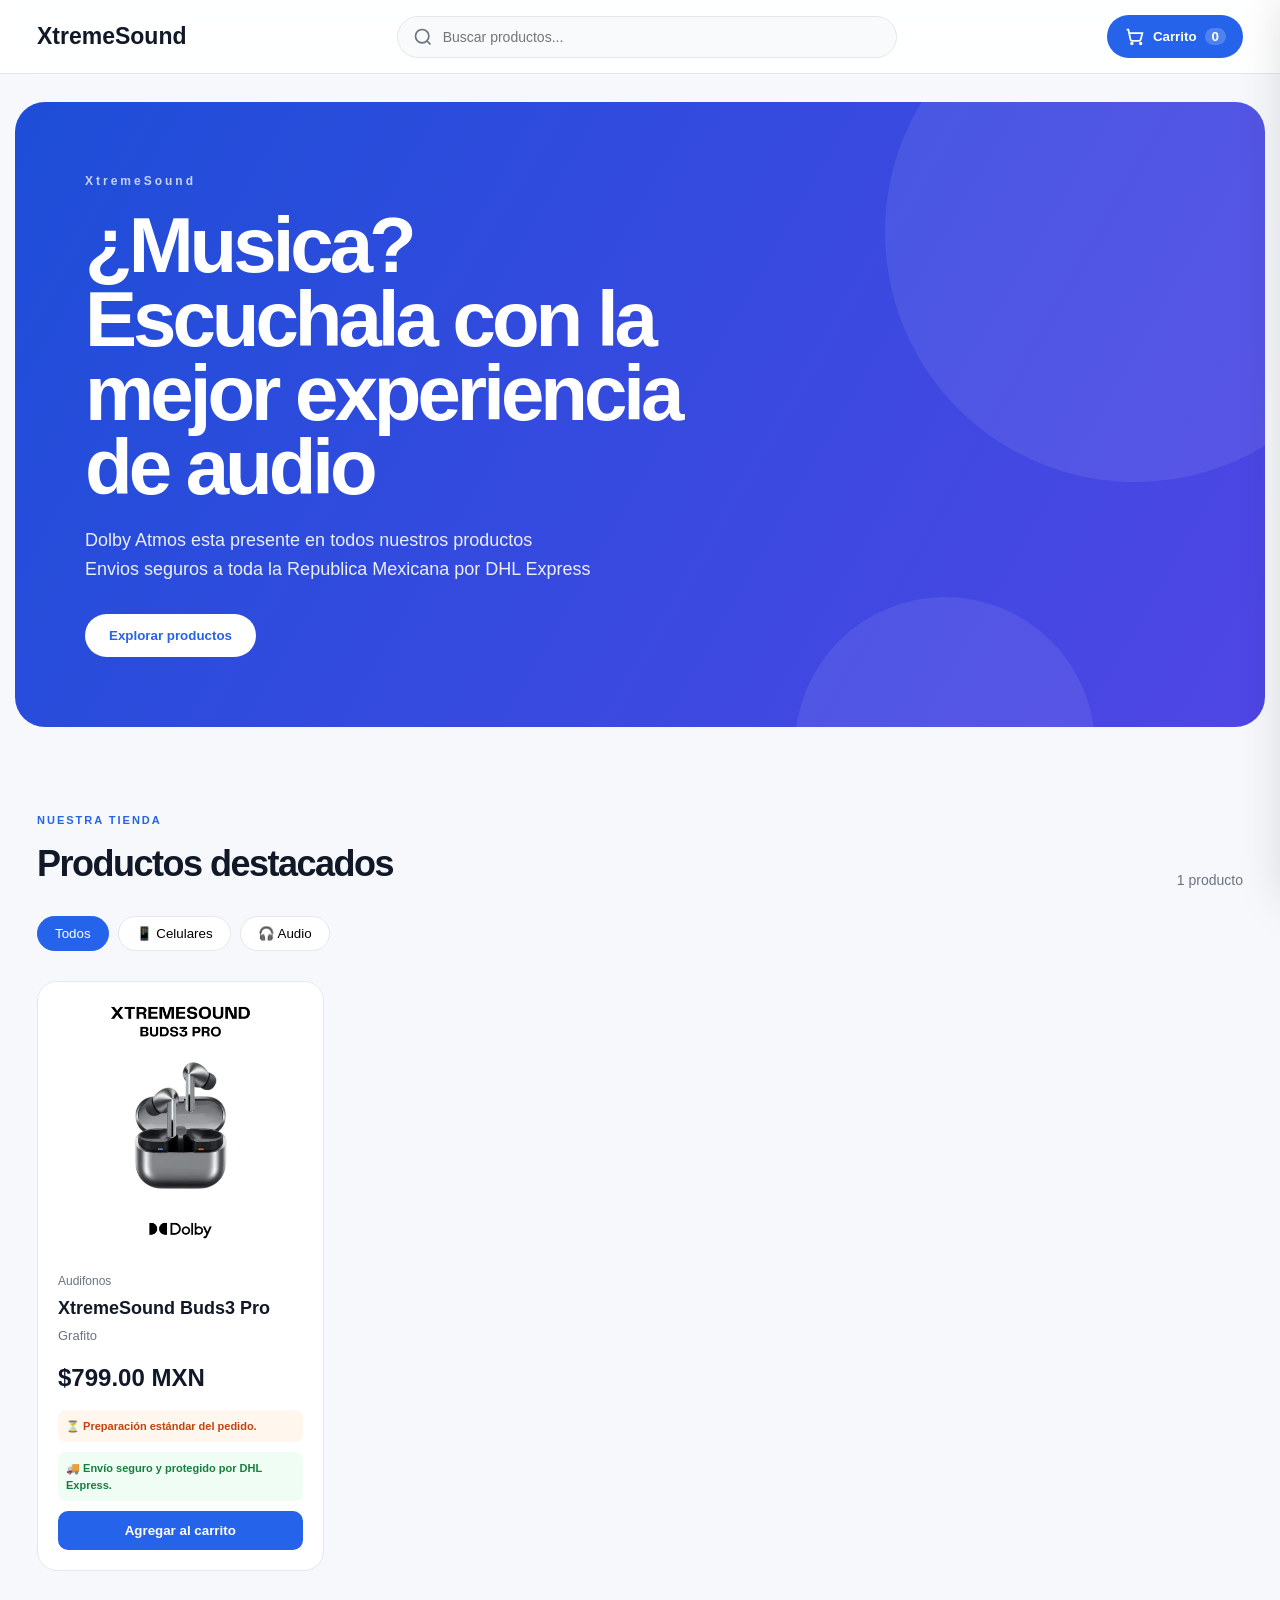
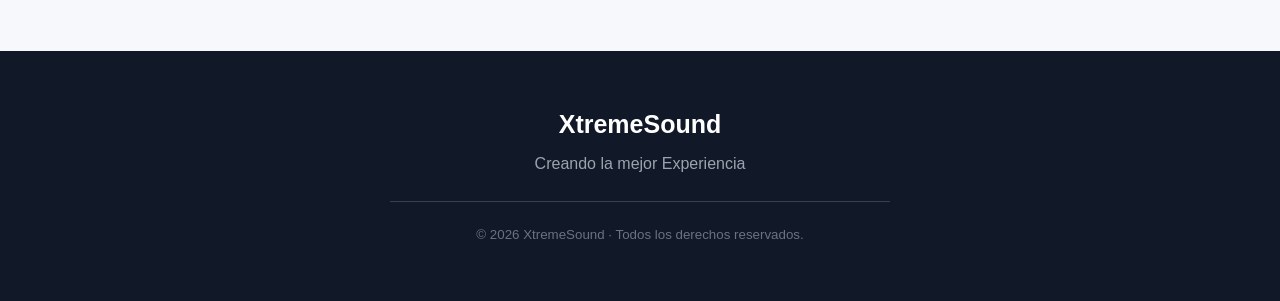
==== XtremeSound/index.html @ 16d76236 "Create index.html" ====
<!DOCTYPE html>
<html lang="es">

<head>

  <meta charset="UTF-8">

  <meta
    name="viewport"
    content="width=device-width, initial-scale=1.0"
  >

  <meta
    name="description"
    content="ChrisWorld™ - Creando Oportunidades"
  >

  <title>XtremeSound</title>

  <link rel="stylesheet" href="https://chrisworldtm.github.io/XtremeSound/styles.css">

</head>


<body>


  <!-- =========================
       HEADER
  ========================== -->

  <header class="header">

    <nav class="navbar">

      <a href="#" class="logo">
        XtremeSound
      </a>


      <div class="search-box">

        <svg
          width="20"
          height="20"
          viewBox="0 0 24 24"
          fill="none"
          stroke="currentColor"
          stroke-width="2"
        >
          <circle cx="11" cy="11" r="8"></circle>
          <path d="m21 21-4.3-4.3"></path>
        </svg>

        <input
          type="search"
          id="search"
          placeholder="Buscar productos..."
          autocomplete="off"
        >

      </div>


      <button
        class="cart-button"
        id="open-cart"
        aria-label="Abrir carrito"
      >

        <svg
          width="21"
          height="21"
          viewBox="0 0 24 24"
          fill="none"
          stroke="currentColor"
          stroke-width="2"
        >
          <circle cx="9" cy="20" r="1"></circle>
          <circle cx="19" cy="20" r="1"></circle>
          <path d="M3 4h2l2.4 11.4a2 2 0 0 0 2 1.6h7.7a2 2 0 0 0 2-1.6L21 8H6"></path>
        </svg>

        <span>Carrito</span>

        <b id="cart-count">0</b>

      </button>

    </nav>

  </header>



  <!-- =========================
       HERO
  ========================== -->

  <section class="hero">

    <div class="hero-content">

      <div class="hero-badge">
        XtremeSound
      </div>


      <h1>
        ¿Musica?<br>
        Escuchala con la mejor experiencia de audio
      </h1>


      <p>
        Dolby Atmos esta presente en todos nuestros productos<br>
        Envios seguros a toda la Republica Mexicana por DHL Express
      </p>


      <button
        class="hero-button"
        id="view-products"
      >
        Explorar productos
      </button>

    </div>


    <div class="hero-decoration">

      <div class="hero-circle circle-one"></div>
      <div class="hero-circle circle-two"></div>

    </div>

  </section>



  <!-- =========================
       PRODUCTOS
  ========================== -->

  <main
    class="store"
    id="products-section"
  >

    <div class="store-heading">

      <div>

        <span class="eyebrow">
          NUESTRA TIENDA
        </span>

        <h2>
          Productos destacados
        </h2>

      </div>

      <span
        class="product-counter"
        id="product-counter"
      >
        0 productos
      </span>

    </div>



    <!-- CATEGORÍAS -->

    <div class="categories">

      <button
        class="category active"
        data-category="Todos"
      >
        Todos
      </button>

      <button
        class="category"
        data-category="Celulares"
      >
        📱 Celulares
      </button>

      <button
        class="category"
        data-category="Audio"
      >
        🎧 Audio
      </button>

    </div>



    <!-- PRODUCTOS -->

    <div
      class="products-grid"
      id="product-list"
    >

      <div class="loading">

        <div class="spinner"></div>

        <p>
          Cargando productos...
        </p>

      </div>

    </div>

  </main>



  <!-- =========================
       CARRITO
  ========================== -->

  <div
    class="overlay"
    id="cart-overlay"
  ></div>


  <aside
    class="cart"
    id="cart"
  >

    <div class="cart-header">

      <div>

        <span class="eyebrow">
          TU PEDIDO
        </span>

        <h2>
          Carrito
        </h2>

      </div>


      <button
        class="close-cart"
        id="close-cart"
        aria-label="Cerrar carrito"
      >
        ×
      </button>

    </div>



    <div
      class="cart-items"
      id="cart-items"
    ></div>



    <div class="cart-footer">

      <div class="shipping-info">

        <span>🚚</span>

        <div>

          <strong>
            Envío seguro
          </strong>

          <small>
            Protegido por FedEx
          </small>

        </div>

      </div>


      <div class="total-row">

        <span>
          Total
        </span>

        <strong>
          $<span id="cart-total">0.00</span> MXN
        </strong>

      </div>


      <button
        class="checkout-button"
        id="checkout"
      >

        <span>Comprar por WhatsApp</span>

        <svg
          width="19"
          height="19"
          viewBox="0 0 24 24"
          fill="none"
          stroke="currentColor"
          stroke-width="2"
        >
          <path d="M5 12h14"></path>
          <path d="m13 6 6 6-6 6"></path>
        </svg>

      </button>

    </div>

  </aside>



  <!-- =========================
       FOOTER
  ========================== -->

  <footer>

    <div class="footer-inner">

      <div class="footer-brand">
        XtremeSound
      </div>

      <p>
        Creando la mejor Experiencia
      </p>

      <div class="footer-line"></div>

      <small>
        © 2026 XtremeSound · Todos los derechos reservados.
      </small>

    </div>

  </footer>



  <script src="https://chrisworldtm.github.io/XtremeSound/script.js"></script>

</body>

</html>
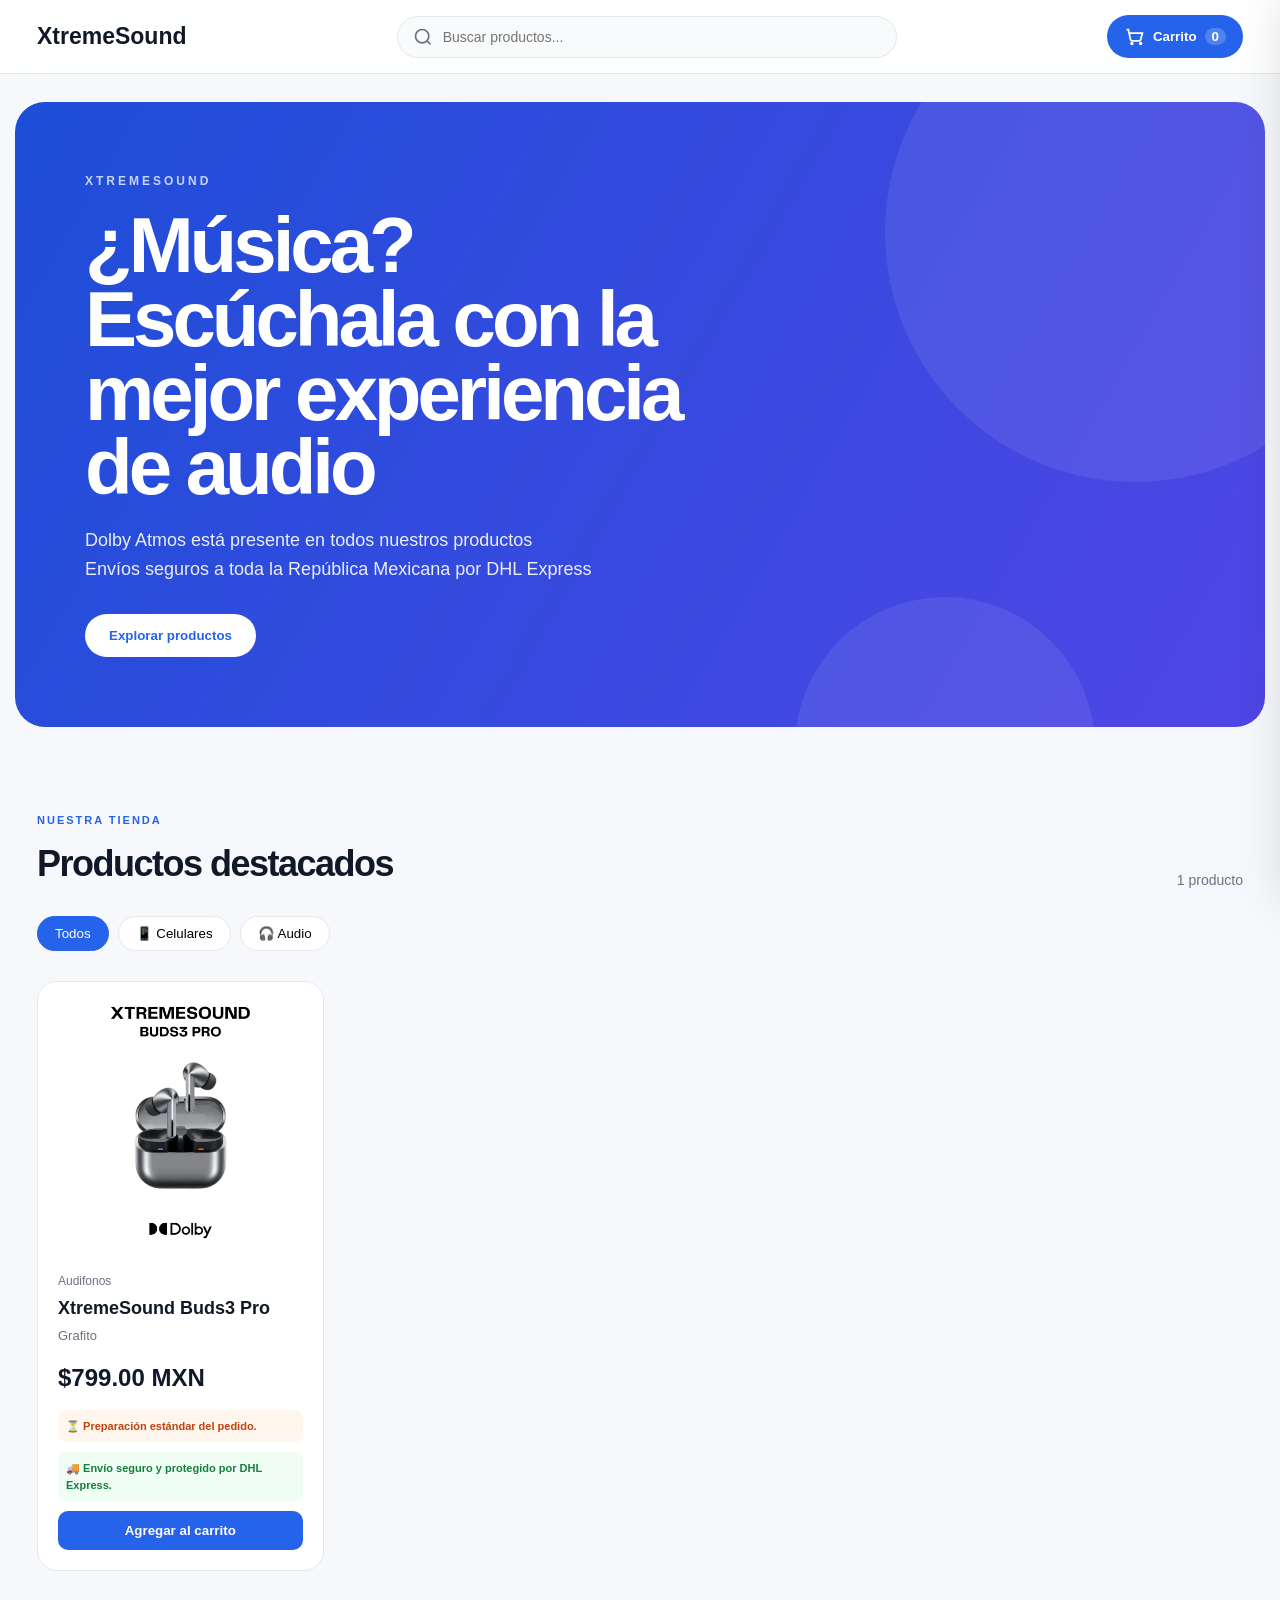
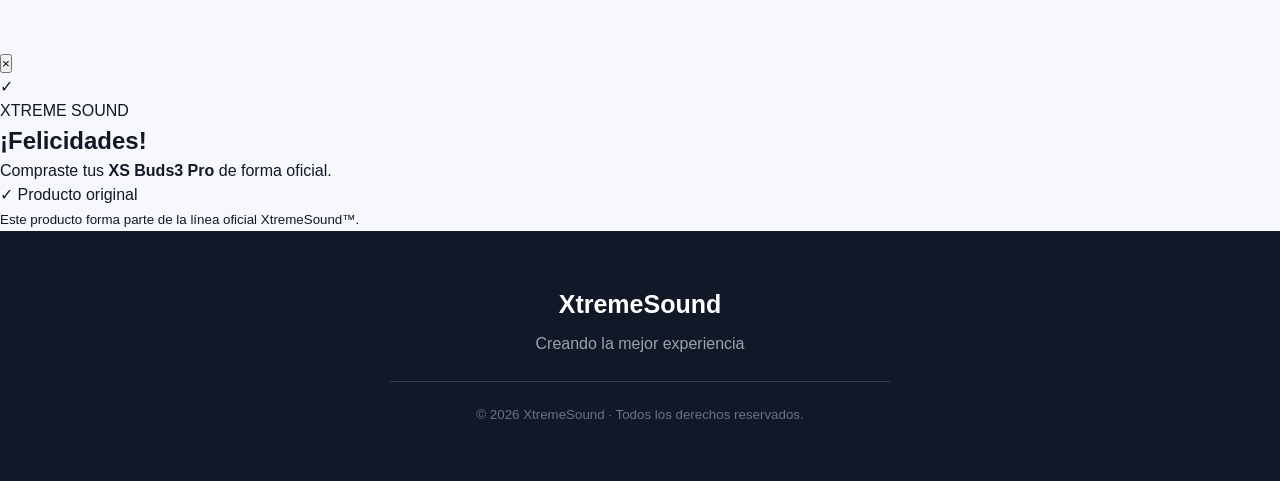
==== commit df1b5126: "Update index.html" ====
--- a/XtremeSound/index.html
+++ b/XtremeSound/index.html
@@ -12,12 +12,17 @@
 
   <meta
     name="description"
-    content="ChrisWorld™ - Creando Oportunidades"
+    content="XtremeSound™ - Creando Oportunidades"
   >
 
   <title>XtremeSound</title>
 
-  <link rel="stylesheet" href="https://chrisworldtm.github.io/XtremeSound/styles.css">
+  <link rel="icon" type="image/png" href="https://chrisworldtm.github.io/XtremeSound/XTREMESOUND.png">
+
+  <link
+    rel="stylesheet"
+    href="https://chrisworldtm.github.io/XtremeSound/styles.css"
+  >
 
 </head>
 
@@ -48,9 +53,19 @@
           stroke="currentColor"
           stroke-width="2"
         >
-          <circle cx="11" cy="11" r="8"></circle>
-          <path d="m21 21-4.3-4.3"></path>
+
+          <circle
+            cx="11"
+            cy="11"
+            r="8"
+          ></circle>
+
+          <path
+            d="m21 21-4.3-4.3"
+          ></path>
+
         </svg>
+
 
         <input
           type="search"
@@ -76,14 +91,32 @@
           stroke="currentColor"
           stroke-width="2"
         >
-          <circle cx="9" cy="20" r="1"></circle>
-          <circle cx="19" cy="20" r="1"></circle>
-          <path d="M3 4h2l2.4 11.4a2 2 0 0 0 2 1.6h7.7a2 2 0 0 0 2-1.6L21 8H6"></path>
+
+          <circle
+            cx="9"
+            cy="20"
+            r="1"
+          ></circle>
+
+          <circle
+            cx="19"
+            cy="20"
+            r="1"
+          ></circle>
+
+          <path
+            d="M3 4h2l2.4 11.4a2 2 0 0 0 2 1.6h7.7a2 2 0 0 0 2-1.6L21 8H6"
+          ></path>
+
         </svg>
 
-        <span>Carrito</span>
-
-        <b id="cart-count">0</b>
+        <span>
+          Carrito
+        </span>
+
+        <b id="cart-count">
+          0
+        </b>
 
       </button>
 
@@ -102,19 +135,19 @@
     <div class="hero-content">
 
       <div class="hero-badge">
-        XtremeSound
+        XTREMESOUND
       </div>
 
 
       <h1>
-        ¿Musica?<br>
-        Escuchala con la mejor experiencia de audio
+        ¿Música?<br>
+        Escúchala con la mejor experiencia de audio
       </h1>
 
 
       <p>
-        Dolby Atmos esta presente en todos nuestros productos<br>
-        Envios seguros a toda la Republica Mexicana por DHL Express
+        Dolby Atmos está presente en todos nuestros productos<br>
+        Envíos seguros a toda la República Mexicana por DHL Express
       </p>
 
 
@@ -131,6 +164,7 @@
     <div class="hero-decoration">
 
       <div class="hero-circle circle-one"></div>
+
       <div class="hero-circle circle-two"></div>
 
     </div>
@@ -162,6 +196,7 @@
 
       </div>
 
+
       <span
         class="product-counter"
         id="product-counter"
@@ -184,12 +219,14 @@
         Todos
       </button>
 
+
       <button
         class="category"
         data-category="Celulares"
       >
         📱 Celulares
       </button>
+
 
       <button
         class="category"
@@ -278,7 +315,9 @@
 
       <div class="shipping-info">
 
-        <span>🚚</span>
+        <span>
+          🚚
+        </span>
 
         <div>
 
@@ -287,7 +326,7 @@
           </strong>
 
           <small>
-            Protegido por FedEx
+            Protegido por DHL Express
           </small>
 
         </div>
@@ -313,7 +352,9 @@
         id="checkout"
       >
 
-        <span>Comprar por WhatsApp</span>
+        <span>
+          Comprar por WhatsApp
+        </span>
 
         <svg
           width="19"
@@ -323,8 +364,15 @@
           stroke="currentColor"
           stroke-width="2"
         >
-          <path d="M5 12h14"></path>
-          <path d="m13 6 6 6-6 6"></path>
+
+          <path
+            d="M5 12h14"
+          ></path>
+
+          <path
+            d="m13 6 6 6-6 6"
+          ></path>
+
         </svg>
 
       </button>
@@ -332,6 +380,77 @@
     </div>
 
   </aside>
+
+
+
+  <!-- =========================
+       VERIFICACIÓN DE PRODUCTO
+  ========================== -->
+
+  <div
+    class="verification-overlay"
+    id="verification-overlay"
+    role="dialog"
+    aria-modal="true"
+    aria-labelledby="verification-title"
+  >
+
+    <div class="verification-modal">
+
+
+      <button
+        class="verification-close"
+        id="verification-close"
+        aria-label="Cerrar ventana"
+      >
+        ×
+      </button>
+
+
+      <div class="verification-icon">
+        ✓
+      </div>
+
+
+      <span class="verification-label">
+        XTREME SOUND
+      </span>
+
+
+      <h2 id="verification-title">
+        ¡Felicidades!
+      </h2>
+
+
+      <p>
+        Compraste tus
+        <strong>
+          XS Buds3 Pro
+        </strong>
+        de forma oficial.
+      </p>
+
+
+      <div class="verification-status">
+
+        <span>
+          ✓
+        </span>
+
+        Producto original
+
+      </div>
+
+
+      <small>
+        Este producto forma parte de la línea oficial
+        XtremeSound™.
+      </small>
+
+
+    </div>
+
+  </div>
 
 
 
@@ -347,11 +466,14 @@
         XtremeSound
       </div>
 
+
       <p>
-        Creando la mejor Experiencia
+        Creando la mejor experiencia
       </p>
 
+
       <div class="footer-line"></div>
+
 
       <small>
         © 2026 XtremeSound · Todos los derechos reservados.
@@ -363,7 +485,9 @@
 
 
 
-  <script src="https://chrisworldtm.github.io/XtremeSound/script.js"></script>
+  <script
+    src="https://chrisworldtm.github.io/XtremeSound/script.js"
+  ></script>
 
 </body>
 
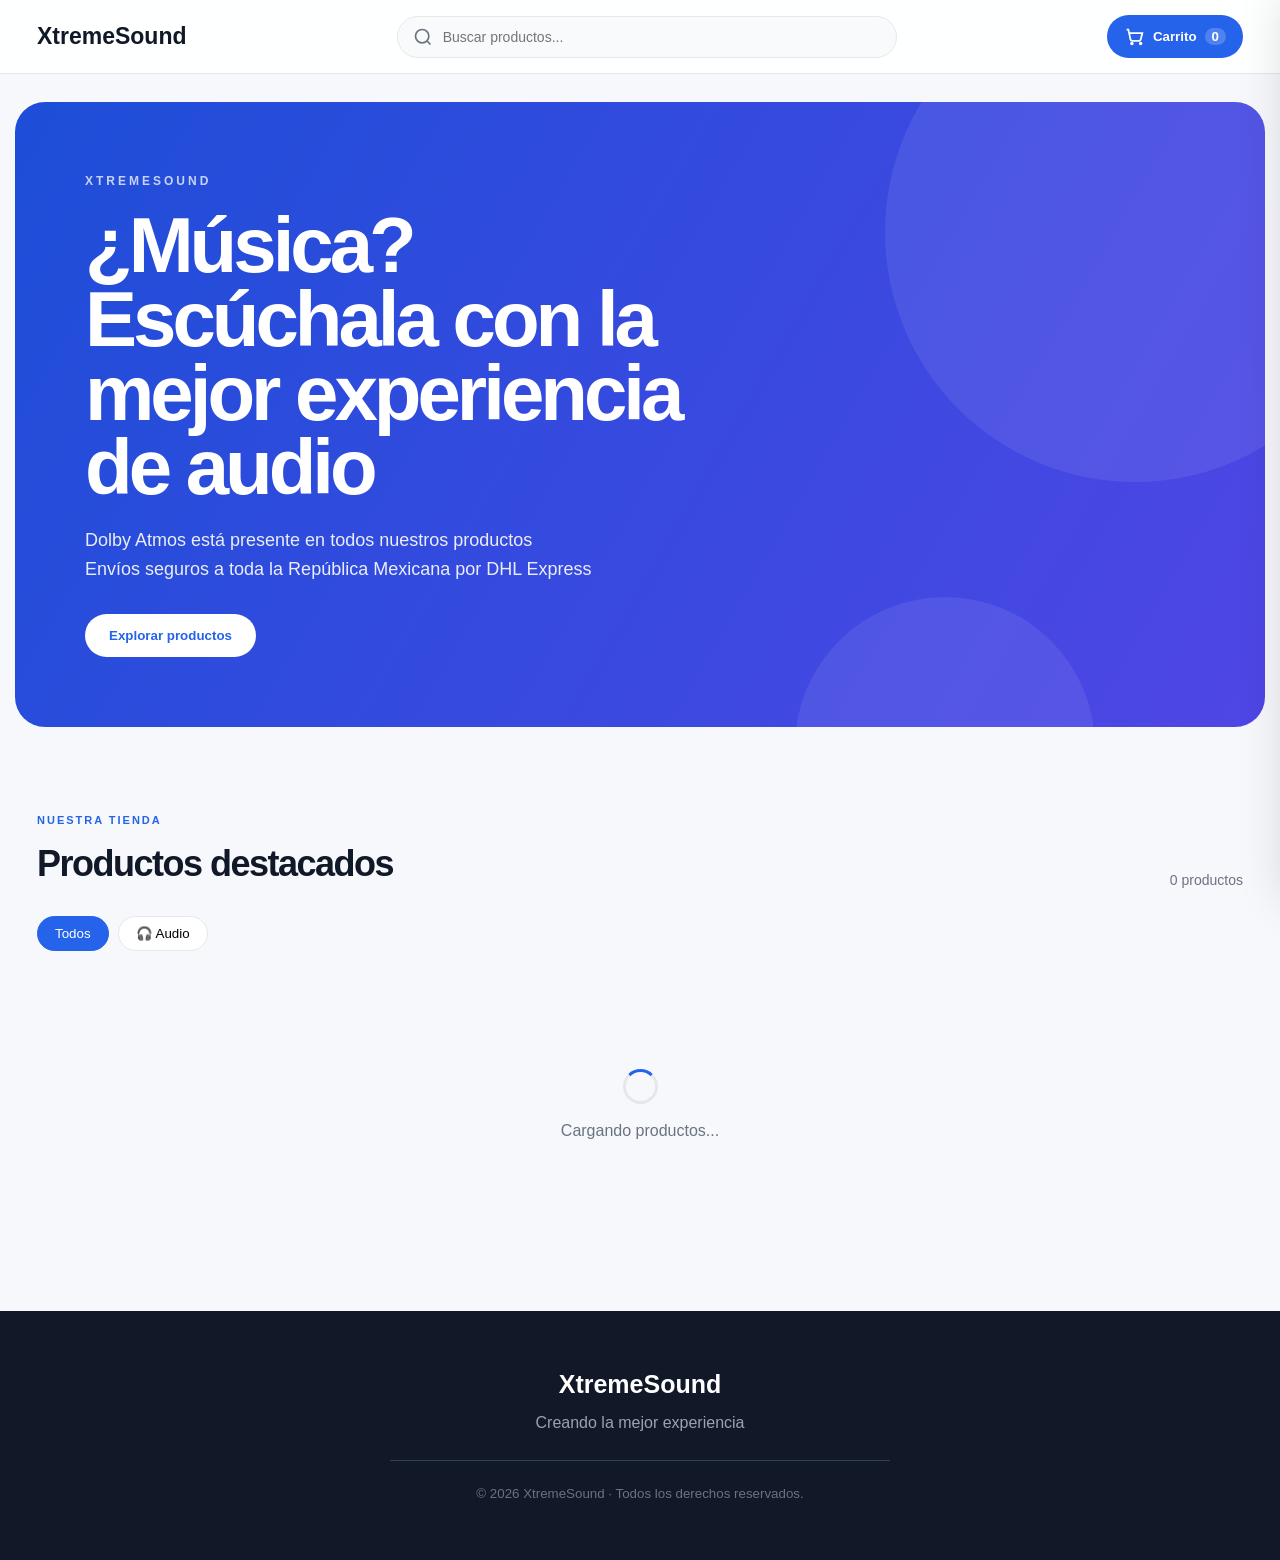
==== commit 91f3460b: "Update index.html" ====
--- a/XtremeSound/index.html
+++ b/XtremeSound/index.html
@@ -219,15 +219,6 @@
         Todos
       </button>
 
-
-      <button
-        class="category"
-        data-category="Celulares"
-      >
-        📱 Celulares
-      </button>
-
-
       <button
         class="category"
         data-category="Audio"
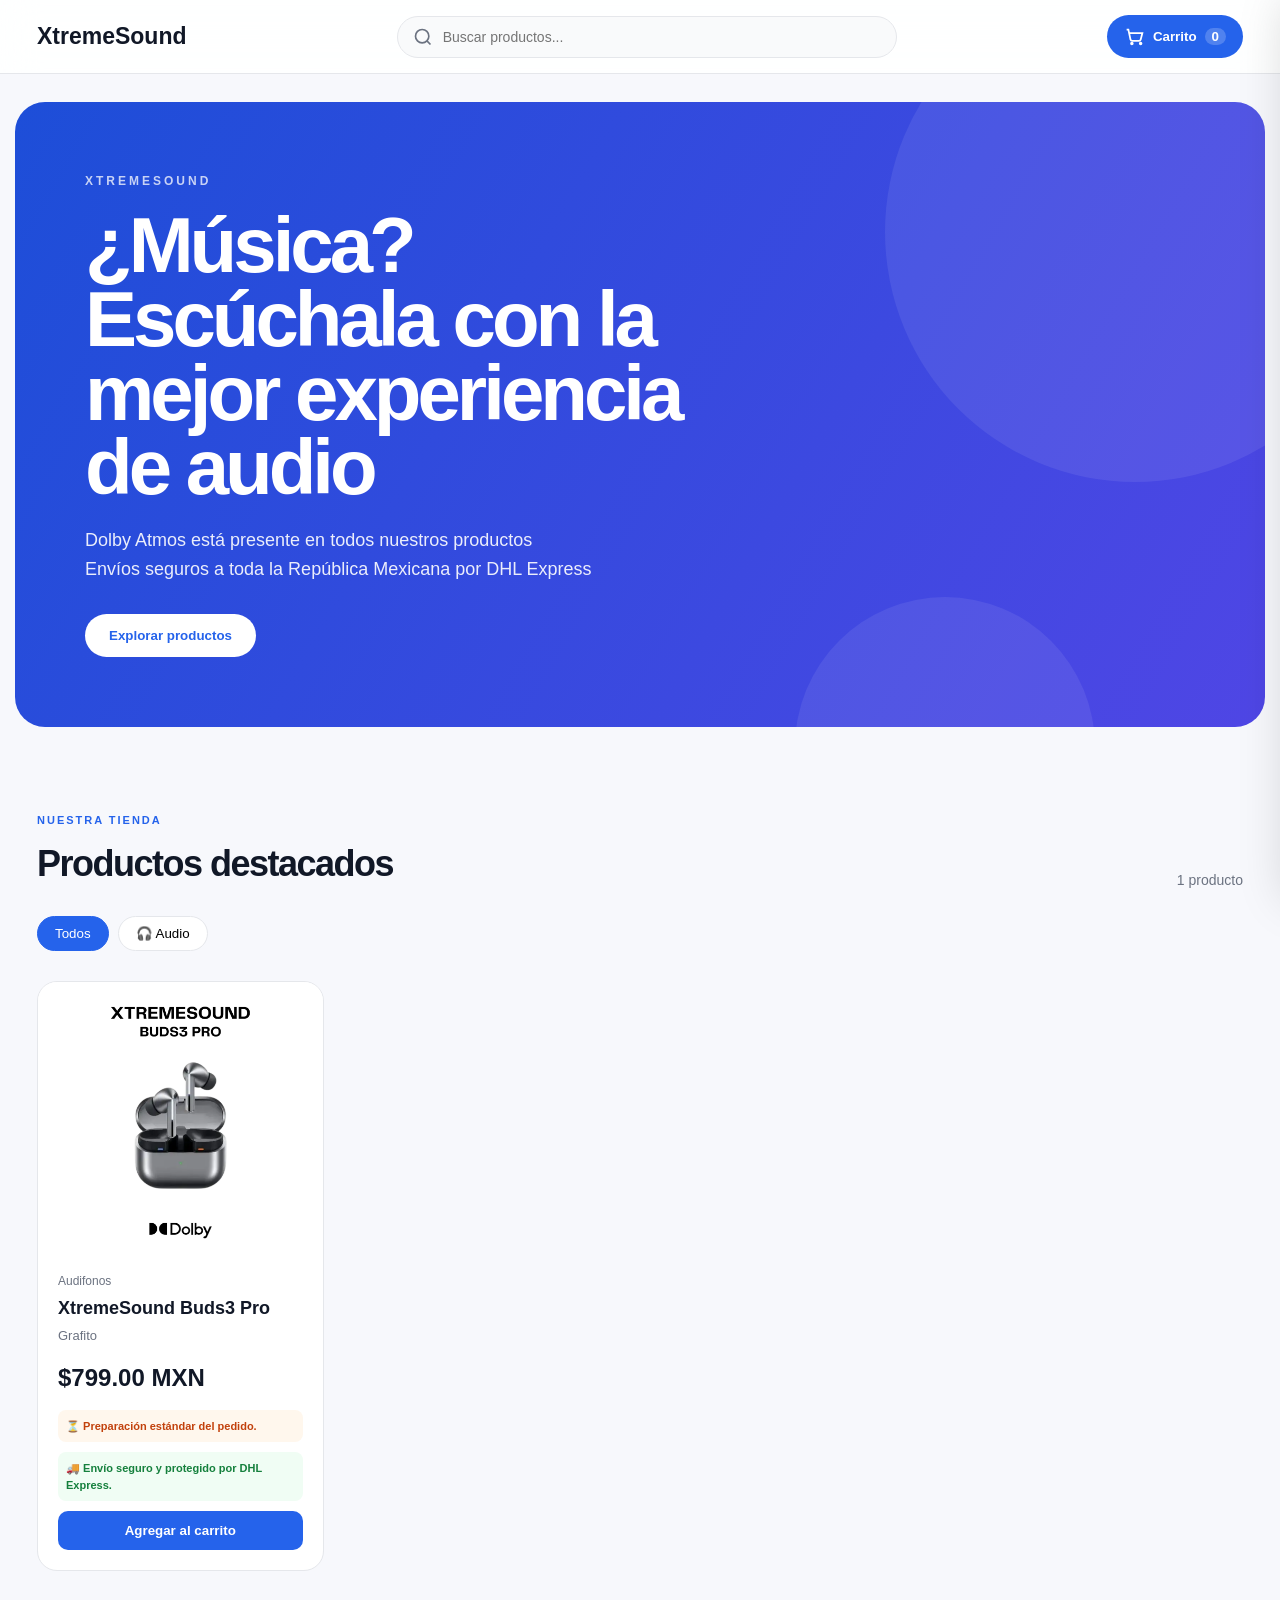
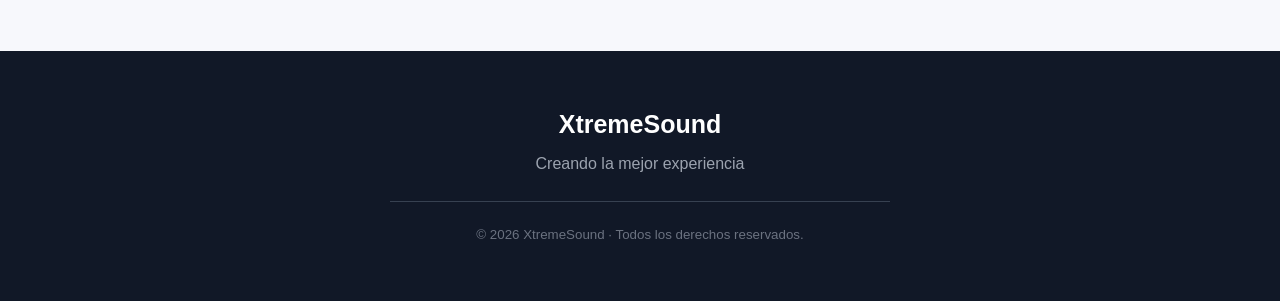
==== commit cbeb2906: "Update index.html" ====
--- a/XtremeSound/index.html
+++ b/XtremeSound/index.html
@@ -374,75 +374,70 @@
 
 
 
-  <!-- =========================
-       VERIFICACIÓN DE PRODUCTO
-  ========================== -->
-
-  <div
-    class="verification-overlay"
-    id="verification-overlay"
-    role="dialog"
-    aria-modal="true"
-    aria-labelledby="verification-title"
-  >
-
-    <div class="verification-modal">
-
-
-      <button
-        class="verification-close"
-        id="verification-close"
-        aria-label="Cerrar ventana"
-      >
-        ×
-      </button>
-
-
-      <div class="verification-icon">
+<!-- =========================
+     VERIFICACIÓN DE PRODUCTO
+========================== -->
+
+<div
+  class="verification-overlay"
+  id="verification-overlay"
+  role="dialog"
+  aria-modal="true"
+  aria-labelledby="verification-title"
+>
+
+  <div class="verification-modal">
+
+    <button
+      class="verification-close"
+      id="verification-close"
+      aria-label="Cerrar ventana"
+    >
+      ×
+    </button>
+
+
+    <div class="verification-icon">
+      ✓
+    </div>
+
+
+    <span class="verification-label">
+      XTREME SOUND
+    </span>
+
+
+    <h2 id="verification-title">
+      ¡Felicidades!
+    </h2>
+
+
+    <p id="verification-product">
+      Compraste tu producto XtremeSound
+      de forma oficial.
+    </p>
+
+
+    <div class="verification-status">
+
+      <span>
         ✓
-      </div>
-
-
-      <span class="verification-label">
-        XTREME SOUND
       </span>
 
-
-      <h2 id="verification-title">
-        ¡Felicidades!
-      </h2>
-
-
-      <p>
-        Compraste tus
-        <strong>
-          XS Buds3 Pro
-        </strong>
-        de forma oficial.
-      </p>
-
-
-      <div class="verification-status">
-
-        <span>
-          ✓
-        </span>
-
-        Producto original
-
-      </div>
-
-
-      <small>
-        Este producto forma parte de la línea oficial
-        XtremeSound™.
-      </small>
-
-
-    </div>
+      Producto original
+
+    </div>
+
+
+    <small id="verification-description">
+      Este producto forma parte de la línea
+      oficial XtremeSound™.
+    </small>
+
 
   </div>
 
+</div>
 
 
   <!-- =========================
